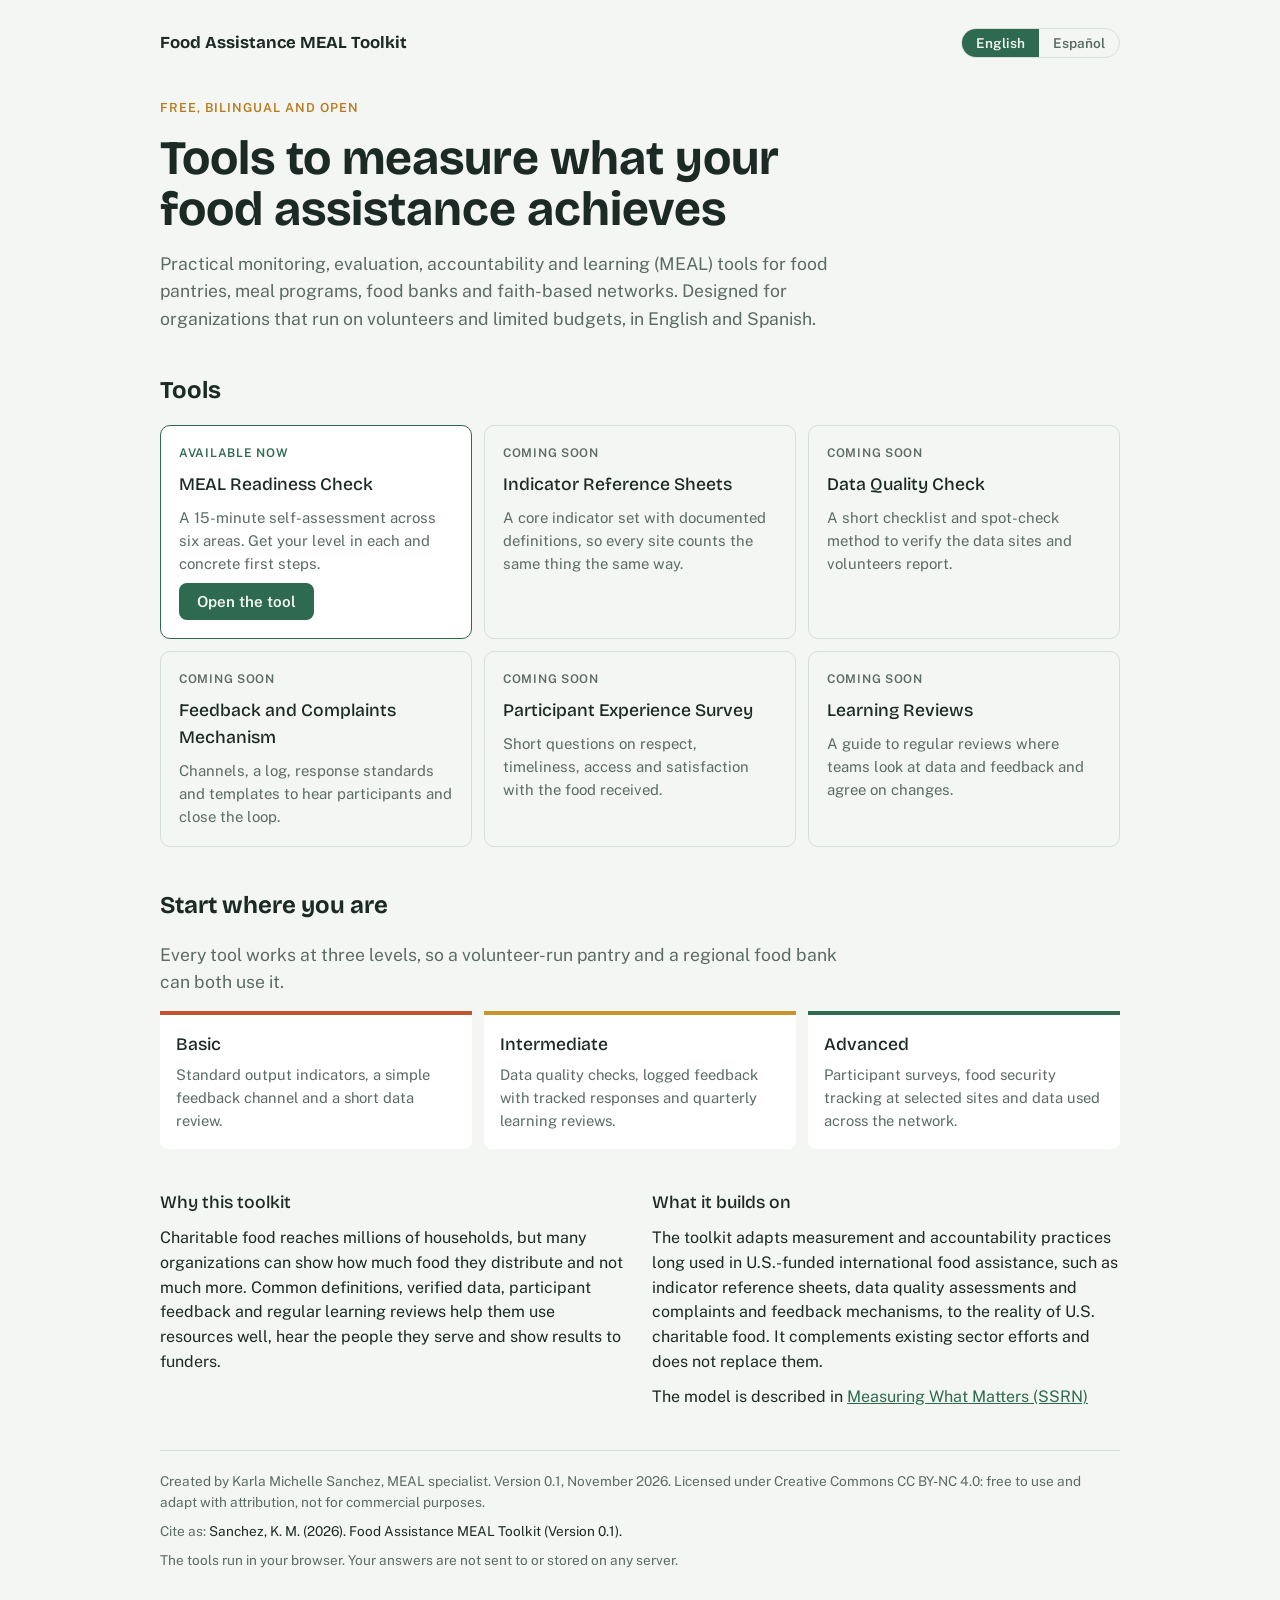
==== index.html @ c3e68215 "Food Assistance MEAL Toolkit v0.1: home page and MEAL Readiness Check Co-Authored-By: Claude Opus 5." ====
<!doctype html>
<html lang="en">
<head>
<meta charset="utf-8">
<meta name="viewport" content="width=device-width, initial-scale=1, viewport-fit=cover">
<title>Food Assistance MEAL Toolkit</title>
<meta name="description" content="Free, bilingual tools for monitoring, evaluation, accountability and learning (MEAL) in food pantries, meal programs, food banks and faith-based networks.">
<meta name="author" content="Karla Michelle Sanchez">
<meta name="claude:viewport-fit-sides" content="cover">
<link rel="preconnect" href="https://fonts.googleapis.com">
<link rel="stylesheet" href="https://fonts.googleapis.com/css2?family=Bricolage+Grotesque:opsz,wght@12..96,500;12..96,700&family=Public+Sans:wght@400;500;600&display=swap">
<style>
body{margin:0}[hidden]{display:none!important}img{max-width:100%}
/* Layout: a toolkit shelf. Intro, then the modules as a grid of tool cards, then how the tiers work, then authorship. */
:root{
  --bg:#f4f6f3; --surface:#ffffff; --fg:#1c2a26; --muted:#5b6b66; --line:#d7dfda;
  --accent:#2e6a4f; --accent-soft:#e3efe8; --grain:#b97b22;
  --t1:#c2552f; --t2:#c9952a; --t3:#2e6a4f;
  --display:"Bricolage Grotesque", "Segoe UI", system-ui, sans-serif;
  --body:"Public Sans", "Segoe UI", system-ui, sans-serif;
}
@media (prefers-color-scheme: dark){:root:not([data-theme="light"]){
  --bg:#121a18; --surface:#1a2522; --fg:#e6ece9; --muted:#9aaba5; --line:#2c3a36;
  --accent:#6cc09a; --accent-soft:#1f352c; --grain:#e0a94e;
  --t1:#e07a55; --t2:#e2b453; --t3:#6cc09a; color-scheme:dark }}
:root[data-theme="dark"]{
  --bg:#121a18; --surface:#1a2522; --fg:#e6ece9; --muted:#9aaba5; --line:#2c3a36;
  --accent:#6cc09a; --accent-soft:#1f352c; --grain:#e0a94e;
  --t1:#e07a55; --t2:#e2b453; --t3:#6cc09a; color-scheme:dark }
body{background:var(--bg);color:var(--fg);font-family:var(--body);font-size:16px;line-height:1.55}
.wrap{max-width:960px;margin:0 auto;padding-block:28px 48px;
  padding-left:max(16px, env(safe-area-inset-left, 0px));padding-right:max(16px, env(safe-area-inset-right, 0px));
  display:flex;flex-direction:column;gap:40px}
header{display:flex;justify-content:space-between;align-items:center;gap:12px;flex-wrap:wrap}
.brand{font-family:var(--display);font-weight:700;font-size:1.05rem}
.lang{display:flex;border:1px solid var(--line);border-radius:999px;overflow:hidden}
.lang button{border:0;background:transparent;color:var(--muted);padding:6px 14px;font:600 .85rem var(--body);cursor:pointer}
.lang button[aria-pressed="true"]{background:var(--accent);color:var(--bg)}
:focus-visible{outline:3px solid var(--grain);outline-offset:2px}
h1{font-family:var(--display);font-weight:700;font-size:clamp(2rem,5.5vw,3rem);line-height:1.05;margin:0;text-wrap:balance;max-width:20ch}
h2{font-family:var(--display);font-weight:700;font-size:1.5rem;margin:0;text-wrap:balance}
h3{font-family:var(--display);font-weight:500;font-size:1.1rem;margin:0}
p{margin:0}
.hero{display:flex;flex-direction:column;gap:16px}
.lede{font-size:1.1rem;color:var(--muted);max-width:62ch}
.eyebrow{font-size:.78rem;font-weight:600;letter-spacing:.08em;text-transform:uppercase;color:var(--grain)}
section{display:flex;flex-direction:column;gap:16px}
.grid{display:grid;grid-template-columns:repeat(auto-fill,minmax(270px,1fr));gap:12px}
.tool{display:flex;flex-direction:column;gap:8px;padding:18px;border:1px solid var(--line);border-radius:10px;background:var(--bg);min-width:0}
.tool.live{background:var(--surface);border-color:var(--accent)}
.tool .status{font-size:.75rem;font-weight:600;letter-spacing:.06em;text-transform:uppercase;color:var(--muted)}
.tool.live .status{color:var(--accent)}
.tool p{font-size:.93rem;color:var(--muted)}
.tool .ws{font-size:.8rem;color:var(--grain);font-weight:600}
.btn{align-self:flex-start;margin-top:auto;font:600 .95rem var(--body);padding:10px 18px;border-radius:8px;background:var(--accent);color:var(--bg);text-decoration:none}
.tiers{display:grid;grid-template-columns:repeat(3,minmax(0,1fr));gap:12px}
.tier{padding:16px;border-top:4px solid;background:var(--surface);border-radius:0 0 8px 8px;display:flex;flex-direction:column;gap:6px}
.tier p{font-size:.92rem;color:var(--muted)}
.cols{display:grid;grid-template-columns:repeat(2,minmax(0,1fr));gap:24px}
.cols p{max-width:62ch}
footer{font-size:.85rem;color:var(--muted);display:flex;flex-direction:column;gap:8px;border-top:1px solid var(--line);padding-top:20px}
footer a,.cols a{color:var(--accent)}
cite{font-style:normal;user-select:all;color:var(--fg)}
@media (max-width:640px){.tiers,.cols{grid-template-columns:1fr}}
</style>
</head>
<body>
<div class="wrap">
  <header>
    <span class="brand">Food Assistance MEAL Toolkit</span>
    <div class="lang" role="group" aria-label="Language">
      <button id="lang-en" type="button">English</button>
      <button id="lang-es" type="button">Español</button>
    </div>
  </header>

  <div class="hero">
    <p class="eyebrow" data-t="kicker"></p>
    <h1 data-t="title"></h1>
    <p class="lede" data-t="lede"></p>
  </div>

  <section>
    <h2 data-t="toolsH"></h2>
    <div class="grid" id="tools"></div>
  </section>

  <section>
    <h2 data-t="tiersH"></h2>
    <p class="lede" data-t="tiersP"></p>
    <div class="tiers" id="tiers"></div>
  </section>

  <section class="cols">
    <div style="display:flex;flex-direction:column;gap:10px">
      <h3 data-t="whyH"></h3>
      <p data-t="whyP"></p>
    </div>
    <div style="display:flex;flex-direction:column;gap:10px">
      <h3 data-t="buildH"></h3>
      <p data-t="buildP"></p>
      <p><span data-t="paper"></span> <a href="https://papers.ssrn.com/sol3/papers.cfm?abstract_id=7667399" target="_blank" rel="noopener">Measuring What Matters (SSRN)</a></p>
    </div>
  </section>

  <footer>
    <p data-t="credit"></p>
    <p><span data-t="citeas"></span> <cite>Sanchez, K. M. (2026). Food Assistance MEAL Toolkit (Version 0.1).</cite></p>
    <p data-t="privacy"></p>
  </footer>
</div>

<script>
const T={
 en:{kicker:"Free, bilingual and open",
  title:"Tools to measure what your food assistance achieves",
  lede:"Practical monitoring, evaluation, accountability and learning (MEAL) tools for food pantries, meal programs, food banks and faith-based networks. Designed for organizations that run on volunteers and limited budgets, in English and Spanish.",
  toolsH:"Tools",live:"Available now",soon:"Coming soon",open:"Open the tool",
  tiersH:"Start where you are",
  tiersP:"Every tool works at three levels, so a volunteer-run pantry and a regional food bank can both use it.",
  whyH:"Why this toolkit",
  whyP:"Charitable food reaches millions of households, but many organizations can show how much food they distribute and not much more. Common definitions, verified data, participant feedback and regular learning reviews help them use resources well, hear the people they serve and show results to funders.",
  buildH:"What it builds on",
  buildP:"The toolkit adapts measurement and accountability practices long used in U.S.-funded international food assistance, such as indicator reference sheets, data quality assessments and complaints and feedback mechanisms, to the reality of U.S. charitable food. It complements existing sector efforts and does not replace them.",
  paper:"The model is described in",
  credit:"Created by Karla Michelle Sanchez, MEAL specialist. Version 0.1, November 2026. Licensed under Creative Commons CC BY-NC 4.0: free to use and adapt with attribution, not for commercial purposes.",
  citeas:"Cite as:",
  privacy:"The tools run in your browser. Your answers are not sent to or stored on any server."},
 es:{kicker:"Gratis, bilingüe y abierto",
  title:"Herramientas para medir lo que logra su asistencia alimentaria",
  lede:"Herramientas prácticas de monitoreo, evaluación, rendición de cuentas y aprendizaje (MEAL) para despensas, comedores, bancos de alimentos y redes de fe. Diseñadas para organizaciones que funcionan con voluntarios y presupuestos limitados, en inglés y español.",
  toolsH:"Herramientas",live:"Disponible",soon:"Próximamente",open:"Abrir la herramienta",
  tiersH:"Empiece donde está",
  tiersP:"Cada herramienta funciona en tres niveles, para que tanto una despensa de voluntarios como un banco de alimentos regional puedan usarla.",
  whyH:"Por qué este toolkit",
  whyP:"La asistencia alimentaria caritativa llega a millones de hogares, pero muchas organizaciones solo pueden mostrar cuánta comida distribuyen. Definiciones comunes, datos verificados, retroalimentación de los participantes y revisiones periódicas les ayudan a usar bien los recursos, escuchar a las personas que atienden y mostrar resultados a sus donantes.",
  buildH:"En qué se basa",
  buildP:"El toolkit adapta prácticas de medición y rendición de cuentas usadas por años en la asistencia alimentaria internacional financiada por EE.UU., como las fichas de indicadores, las evaluaciones de calidad de datos y los mecanismos de quejas y retroalimentación, a la realidad de la asistencia alimentaria caritativa en EE.UU. Complementa los esfuerzos existentes del sector y no los reemplaza.",
  paper:"El modelo se describe en",
  credit:"Creado por Karla Michelle Sanchez, especialista MEAL. Versión 0.1, noviembre 2026. Licencia Creative Commons CC BY-NC 4.0: puede usarse y adaptarse citando a la autora, sin fines comerciales.",
  citeas:"Cítese como:",
  privacy:"Las herramientas funcionan en su navegador. Sus respuestas no se envían ni se guardan en ningún servidor."}
};
const TOOLS=[
 {live:true,href:"self-assessment.html",en:["MEAL Readiness Check","A 15-minute self-assessment across six areas. Get your level in each and concrete first steps."],es:["Diagnóstico de Capacidad MEAL","Autoevaluación de 15 minutos en seis áreas. Obtenga su nivel en cada una y primeros pasos concretos."]},
 {en:["Indicator Reference Sheets","A core indicator set with documented definitions, so every site counts the same thing the same way."],es:["Fichas de Indicadores","Un conjunto básico de indicadores con definiciones documentadas, para que todos los sitios cuenten lo mismo de la misma forma."]},
 {en:["Data Quality Check","A short checklist and spot-check method to verify the data sites and volunteers report."],es:["Verificación de Calidad de Datos","Una lista corta y un método de verificación por muestreo de los datos que reportan sitios y voluntarios."]},
 {en:["Feedback and Complaints Mechanism","Channels, a log, response standards and templates to hear participants and close the loop."],es:["Mecanismo de Quejas y Retroalimentación","Canales, registro, tiempos de respuesta y plantillas para escuchar a los participantes y cerrar el ciclo."]},
 {en:["Participant Experience Survey","Short questions on respect, timeliness, access and satisfaction with the food received."],es:["Encuesta de Experiencia de Participantes","Preguntas cortas sobre trato digno, puntualidad, acceso y satisfacción con los alimentos recibidos."]},
 {en:["Learning Reviews","A guide to regular reviews where teams look at data and feedback and agree on changes."],es:["Revisiones de Aprendizaje","Una guía para revisiones periódicas donde los equipos analizan datos y opiniones y acuerdan cambios."]}
];
const TIERS={en:[["Basic","Standard output indicators, a simple feedback channel and a short data review."],["Intermediate","Data quality checks, logged feedback with tracked responses and quarterly learning reviews."],["Advanced","Participant surveys, food security tracking at selected sites and data used across the network."]],
 es:[["Básico","Indicadores de producto estándar, un canal sencillo de opinión y una revisión corta de datos."],["Intermedio","Verificación de calidad de datos, opiniones registradas con seguimiento y revisiones trimestrales."],["Avanzado","Encuestas a participantes, seguimiento de seguridad alimentaria en sitios seleccionados y datos usados en toda la red."]]};
const COLORS=["var(--t1)","var(--t2)","var(--t3)"];
let lang="en";
try{const l=localStorage.getItem("fam-lang");if(l==="en"||l==="es")lang=l;}catch(e){}
const esc=s=>String(s).replace(/[&<>"]/g,c=>({"&":"&amp;","<":"&lt;",">":"&gt;",'"':"&quot;"}[c]));
function render(){
  document.documentElement.lang=lang;
  document.querySelectorAll("[data-t]").forEach(el=>el.textContent=T[lang][el.dataset.t]);
  document.getElementById("lang-en").setAttribute("aria-pressed",lang==="en");
  document.getElementById("lang-es").setAttribute("aria-pressed",lang==="es");
  document.getElementById("tools").innerHTML=TOOLS.map((t,i)=>`<article class="tool ${t.live?"live":""}">
    <span class="status">${t.live?T[lang].live:T[lang].soon}</span>
    <h3>${esc(t[lang][0])}</h3><p>${esc(t[lang][1])}</p>
    ${t.live?`<a class="btn" href="${t.href}">${T[lang].open}</a>`:""}</article>`).join("");
  document.getElementById("tiers").innerHTML=TIERS[lang].map((t,i)=>`<div class="tier" style="border-top-color:${COLORS[i]}"><h3>${t[0]}</h3><p>${t[1]}</p></div>`).join("");
}
function setLang(l){lang=l;try{localStorage.setItem("fam-lang",l);}catch(e){}render();}
document.getElementById("lang-en").onclick=()=>setLang("en");
document.getElementById("lang-es").onclick=()=>setLang("es");
render();
</script>
</body>
</html>
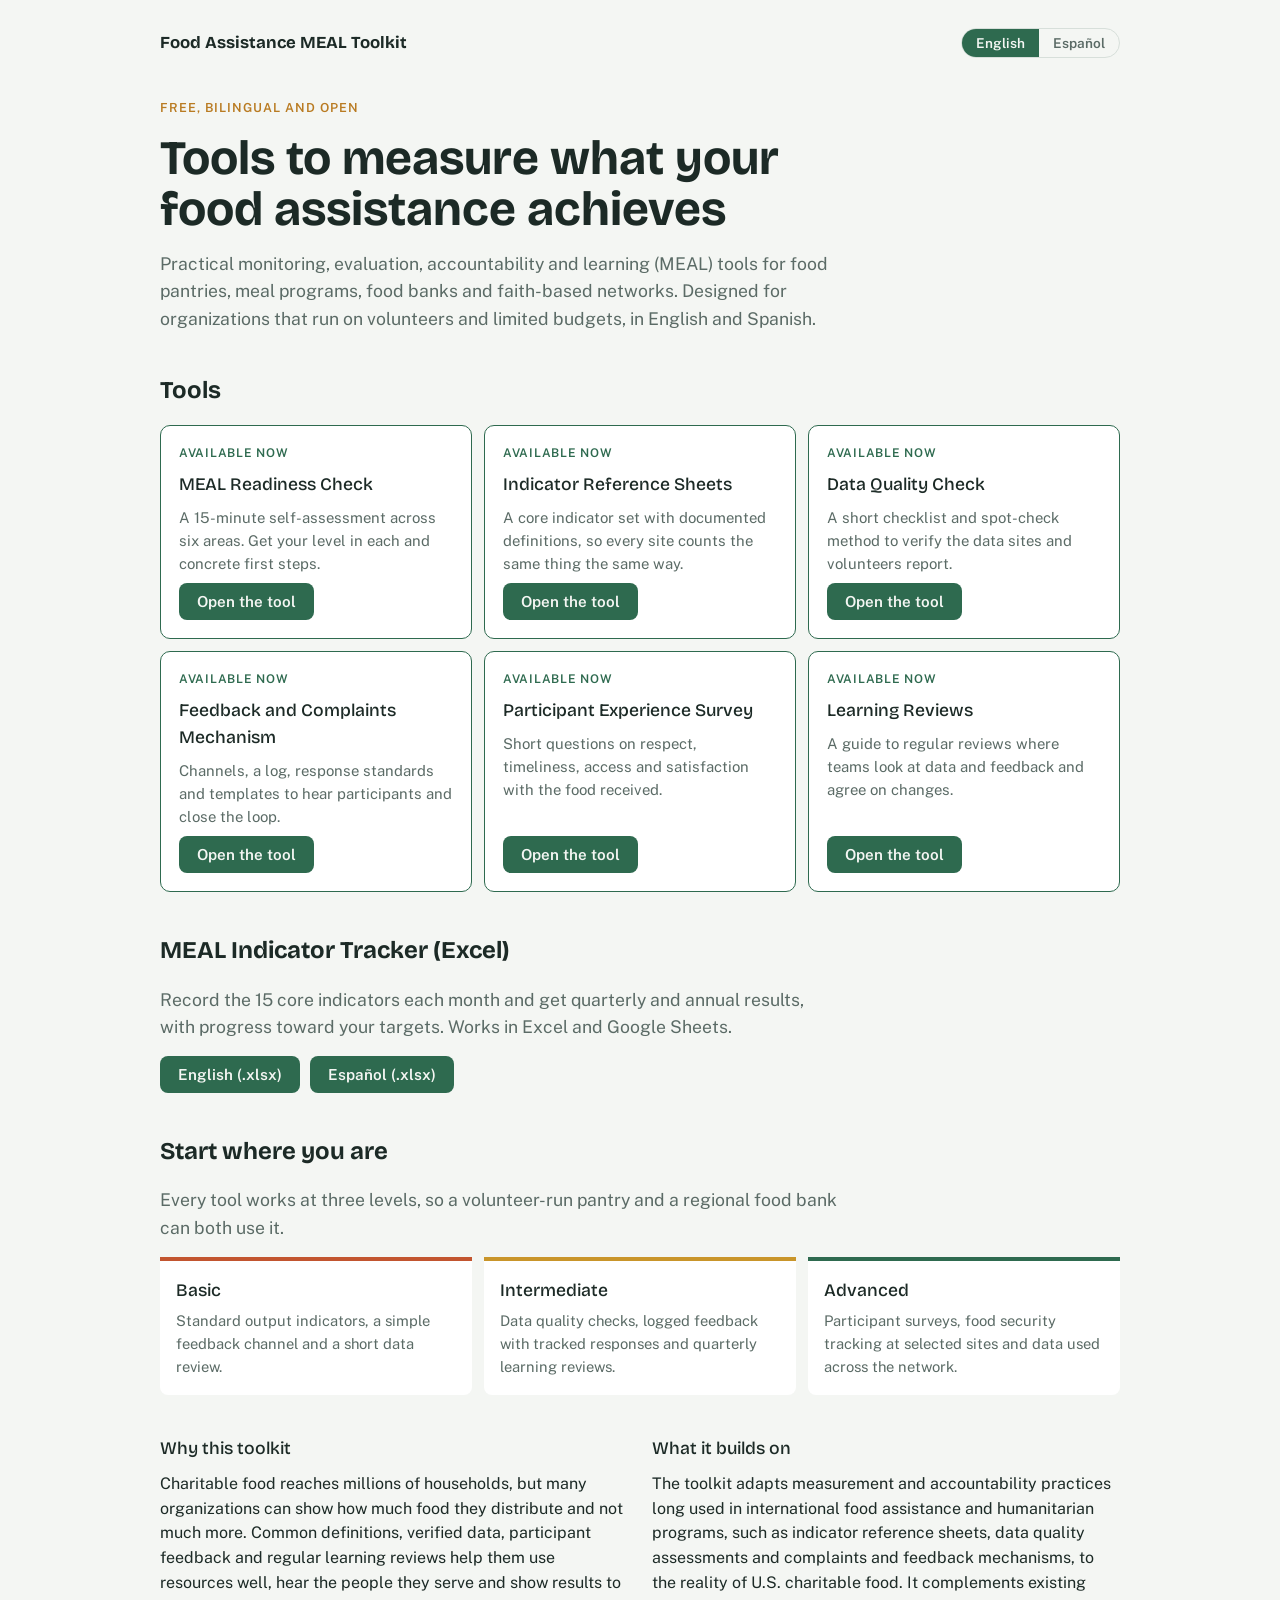
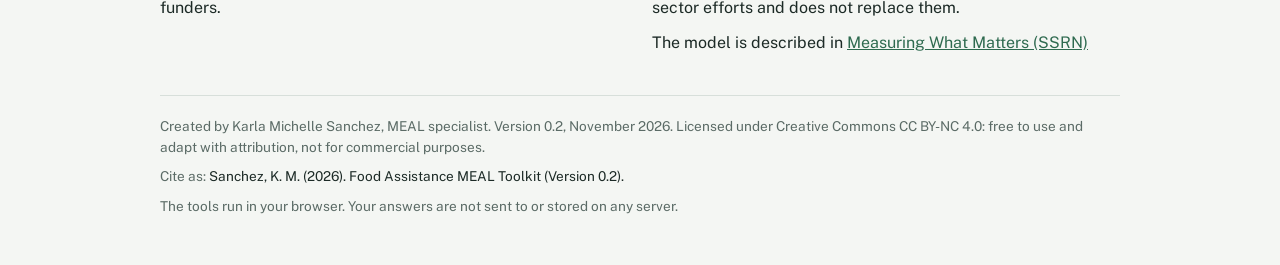
==== commit fdb6f041: "Food Assistance MEAL Toolkit v0.2: five new tools and Excel tracker - Indicator Reference Sheets (15" ====
--- a/index.html
+++ b/index.html
@@ -86,6 +86,15 @@
   </section>
 
   <section>
+    <h2 data-t="dlH"></h2>
+    <p class="lede" data-t="dlP"></p>
+    <div style="display:flex;gap:10px;flex-wrap:wrap">
+      <a class="btn" href="tools/MEAL-Indicator-Tracker-EN.xlsx" style="margin-top:0">English (.xlsx)</a>
+      <a class="btn" href="tools/MEAL-Indicator-Tracker-ES.xlsx" style="margin-top:0">Español (.xlsx)</a>
+    </div>
+  </section>
+
+  <section>
     <h2 data-t="tiersH"></h2>
     <p class="lede" data-t="tiersP"></p>
     <div class="tiers" id="tiers"></div>
@@ -105,7 +114,7 @@
 
   <footer>
     <p data-t="credit"></p>
-    <p><span data-t="citeas"></span> <cite>Sanchez, K. M. (2026). Food Assistance MEAL Toolkit (Version 0.1).</cite></p>
+    <p><span data-t="citeas"></span> <cite>Sanchez, K. M. (2026). Food Assistance MEAL Toolkit (Version 0.2).</cite></p>
     <p data-t="privacy"></p>
   </footer>
 </div>
@@ -115,39 +124,41 @@
  en:{kicker:"Free, bilingual and open",
   title:"Tools to measure what your food assistance achieves",
   lede:"Practical monitoring, evaluation, accountability and learning (MEAL) tools for food pantries, meal programs, food banks and faith-based networks. Designed for organizations that run on volunteers and limited budgets, in English and Spanish.",
+  dlH:"MEAL Indicator Tracker (Excel)",dlP:"Record the 15 core indicators each month and get quarterly and annual results, with progress toward your targets. Works in Excel and Google Sheets.",
   toolsH:"Tools",live:"Available now",soon:"Coming soon",open:"Open the tool",
   tiersH:"Start where you are",
   tiersP:"Every tool works at three levels, so a volunteer-run pantry and a regional food bank can both use it.",
   whyH:"Why this toolkit",
   whyP:"Charitable food reaches millions of households, but many organizations can show how much food they distribute and not much more. Common definitions, verified data, participant feedback and regular learning reviews help them use resources well, hear the people they serve and show results to funders.",
   buildH:"What it builds on",
-  buildP:"The toolkit adapts measurement and accountability practices long used in U.S.-funded international food assistance, such as indicator reference sheets, data quality assessments and complaints and feedback mechanisms, to the reality of U.S. charitable food. It complements existing sector efforts and does not replace them.",
+  buildP:"The toolkit adapts measurement and accountability practices long used in international food assistance and humanitarian programs, such as indicator reference sheets, data quality assessments and complaints and feedback mechanisms, to the reality of U.S. charitable food. It complements existing sector efforts and does not replace them.",
   paper:"The model is described in",
-  credit:"Created by Karla Michelle Sanchez, MEAL specialist. Version 0.1, November 2026. Licensed under Creative Commons CC BY-NC 4.0: free to use and adapt with attribution, not for commercial purposes.",
+  credit:"Created by Karla Michelle Sanchez, MEAL specialist. Version 0.2, November 2026. Licensed under Creative Commons CC BY-NC 4.0: free to use and adapt with attribution, not for commercial purposes.",
   citeas:"Cite as:",
   privacy:"The tools run in your browser. Your answers are not sent to or stored on any server."},
  es:{kicker:"Gratis, bilingüe y abierto",
   title:"Herramientas para medir lo que logra su asistencia alimentaria",
   lede:"Herramientas prácticas de monitoreo, evaluación, rendición de cuentas y aprendizaje (MEAL) para despensas, comedores, bancos de alimentos y redes de fe. Diseñadas para organizaciones que funcionan con voluntarios y presupuestos limitados, en inglés y español.",
+  dlH:"Registro de Indicadores MEAL (Excel)",dlP:"Registre los 15 indicadores básicos cada mes y obtenga resultados trimestrales y anuales, con el avance hacia sus metas. Funciona en Excel y Google Sheets.",
   toolsH:"Herramientas",live:"Disponible",soon:"Próximamente",open:"Abrir la herramienta",
   tiersH:"Empiece donde está",
   tiersP:"Cada herramienta funciona en tres niveles, para que tanto una despensa de voluntarios como un banco de alimentos regional puedan usarla.",
   whyH:"Por qué este toolkit",
   whyP:"La asistencia alimentaria caritativa llega a millones de hogares, pero muchas organizaciones solo pueden mostrar cuánta comida distribuyen. Definiciones comunes, datos verificados, retroalimentación de los participantes y revisiones periódicas les ayudan a usar bien los recursos, escuchar a las personas que atienden y mostrar resultados a sus donantes.",
   buildH:"En qué se basa",
-  buildP:"El toolkit adapta prácticas de medición y rendición de cuentas usadas por años en la asistencia alimentaria internacional financiada por EE.UU., como las fichas de indicadores, las evaluaciones de calidad de datos y los mecanismos de quejas y retroalimentación, a la realidad de la asistencia alimentaria caritativa en EE.UU. Complementa los esfuerzos existentes del sector y no los reemplaza.",
+  buildP:"El toolkit adapta prácticas de medición y rendición de cuentas usadas por años en la asistencia alimentaria internacional y los programas humanitarios, como las fichas de indicadores, las evaluaciones de calidad de datos y los mecanismos de quejas y retroalimentación, a la realidad de la asistencia alimentaria caritativa en EE.UU. Complementa los esfuerzos existentes del sector y no los reemplaza.",
   paper:"El modelo se describe en",
-  credit:"Creado por Karla Michelle Sanchez, especialista MEAL. Versión 0.1, noviembre 2026. Licencia Creative Commons CC BY-NC 4.0: puede usarse y adaptarse citando a la autora, sin fines comerciales.",
+  credit:"Creado por Karla Michelle Sanchez, especialista MEAL. Versión 0.2, noviembre 2026. Licencia Creative Commons CC BY-NC 4.0: puede usarse y adaptarse citando a la autora, sin fines comerciales.",
   citeas:"Cítese como:",
   privacy:"Las herramientas funcionan en su navegador. Sus respuestas no se envían ni se guardan en ningún servidor."}
 };
 const TOOLS=[
  {live:true,href:"self-assessment.html",en:["MEAL Readiness Check","A 15-minute self-assessment across six areas. Get your level in each and concrete first steps."],es:["Diagnóstico de Capacidad MEAL","Autoevaluación de 15 minutos en seis áreas. Obtenga su nivel en cada una y primeros pasos concretos."]},
- {en:["Indicator Reference Sheets","A core indicator set with documented definitions, so every site counts the same thing the same way."],es:["Fichas de Indicadores","Un conjunto básico de indicadores con definiciones documentadas, para que todos los sitios cuenten lo mismo de la misma forma."]},
- {en:["Data Quality Check","A short checklist and spot-check method to verify the data sites and volunteers report."],es:["Verificación de Calidad de Datos","Una lista corta y un método de verificación por muestreo de los datos que reportan sitios y voluntarios."]},
- {en:["Feedback and Complaints Mechanism","Channels, a log, response standards and templates to hear participants and close the loop."],es:["Mecanismo de Quejas y Retroalimentación","Canales, registro, tiempos de respuesta y plantillas para escuchar a los participantes y cerrar el ciclo."]},
- {en:["Participant Experience Survey","Short questions on respect, timeliness, access and satisfaction with the food received."],es:["Encuesta de Experiencia de Participantes","Preguntas cortas sobre trato digno, puntualidad, acceso y satisfacción con los alimentos recibidos."]},
- {en:["Learning Reviews","A guide to regular reviews where teams look at data and feedback and agree on changes."],es:["Revisiones de Aprendizaje","Una guía para revisiones periódicas donde los equipos analizan datos y opiniones y acuerdan cambios."]}
+ {live:true,href:"indicators.html",en:["Indicator Reference Sheets","A core indicator set with documented definitions, so every site counts the same thing the same way."],es:["Fichas de Indicadores","Un conjunto básico de indicadores con definiciones documentadas, para que todos los sitios cuenten lo mismo de la misma forma."]},
+ {live:true,href:"data-quality.html",en:["Data Quality Check","A short checklist and spot-check method to verify the data sites and volunteers report."],es:["Verificación de Calidad de Datos","Una lista corta y un método de verificación por muestreo de los datos que reportan sitios y voluntarios."]},
+ {live:true,href:"feedback.html",en:["Feedback and Complaints Mechanism","Channels, a log, response standards and templates to hear participants and close the loop."],es:["Mecanismo de Quejas y Retroalimentación","Canales, registro, tiempos de respuesta y plantillas para escuchar a los participantes y cerrar el ciclo."]},
+ {live:true,href:"survey.html",en:["Participant Experience Survey","Short questions on respect, timeliness, access and satisfaction with the food received."],es:["Encuesta de Experiencia de Participantes","Preguntas cortas sobre trato digno, puntualidad, acceso y satisfacción con los alimentos recibidos."]},
+ {live:true,href:"learning-reviews.html",en:["Learning Reviews","A guide to regular reviews where teams look at data and feedback and agree on changes."],es:["Revisiones de Aprendizaje","Una guía para revisiones periódicas donde los equipos analizan datos y opiniones y acuerdan cambios."]}
 ];
 const TIERS={en:[["Basic","Standard output indicators, a simple feedback channel and a short data review."],["Intermediate","Data quality checks, logged feedback with tracked responses and quarterly learning reviews."],["Advanced","Participant surveys, food security tracking at selected sites and data used across the network."]],
  es:[["Básico","Indicadores de producto estándar, un canal sencillo de opinión y una revisión corta de datos."],["Intermedio","Verificación de calidad de datos, opiniones registradas con seguimiento y revisiones trimestrales."],["Avanzado","Encuestas a participantes, seguimiento de seguridad alimentaria en sitios seleccionados y datos usados en toda la red."]]};
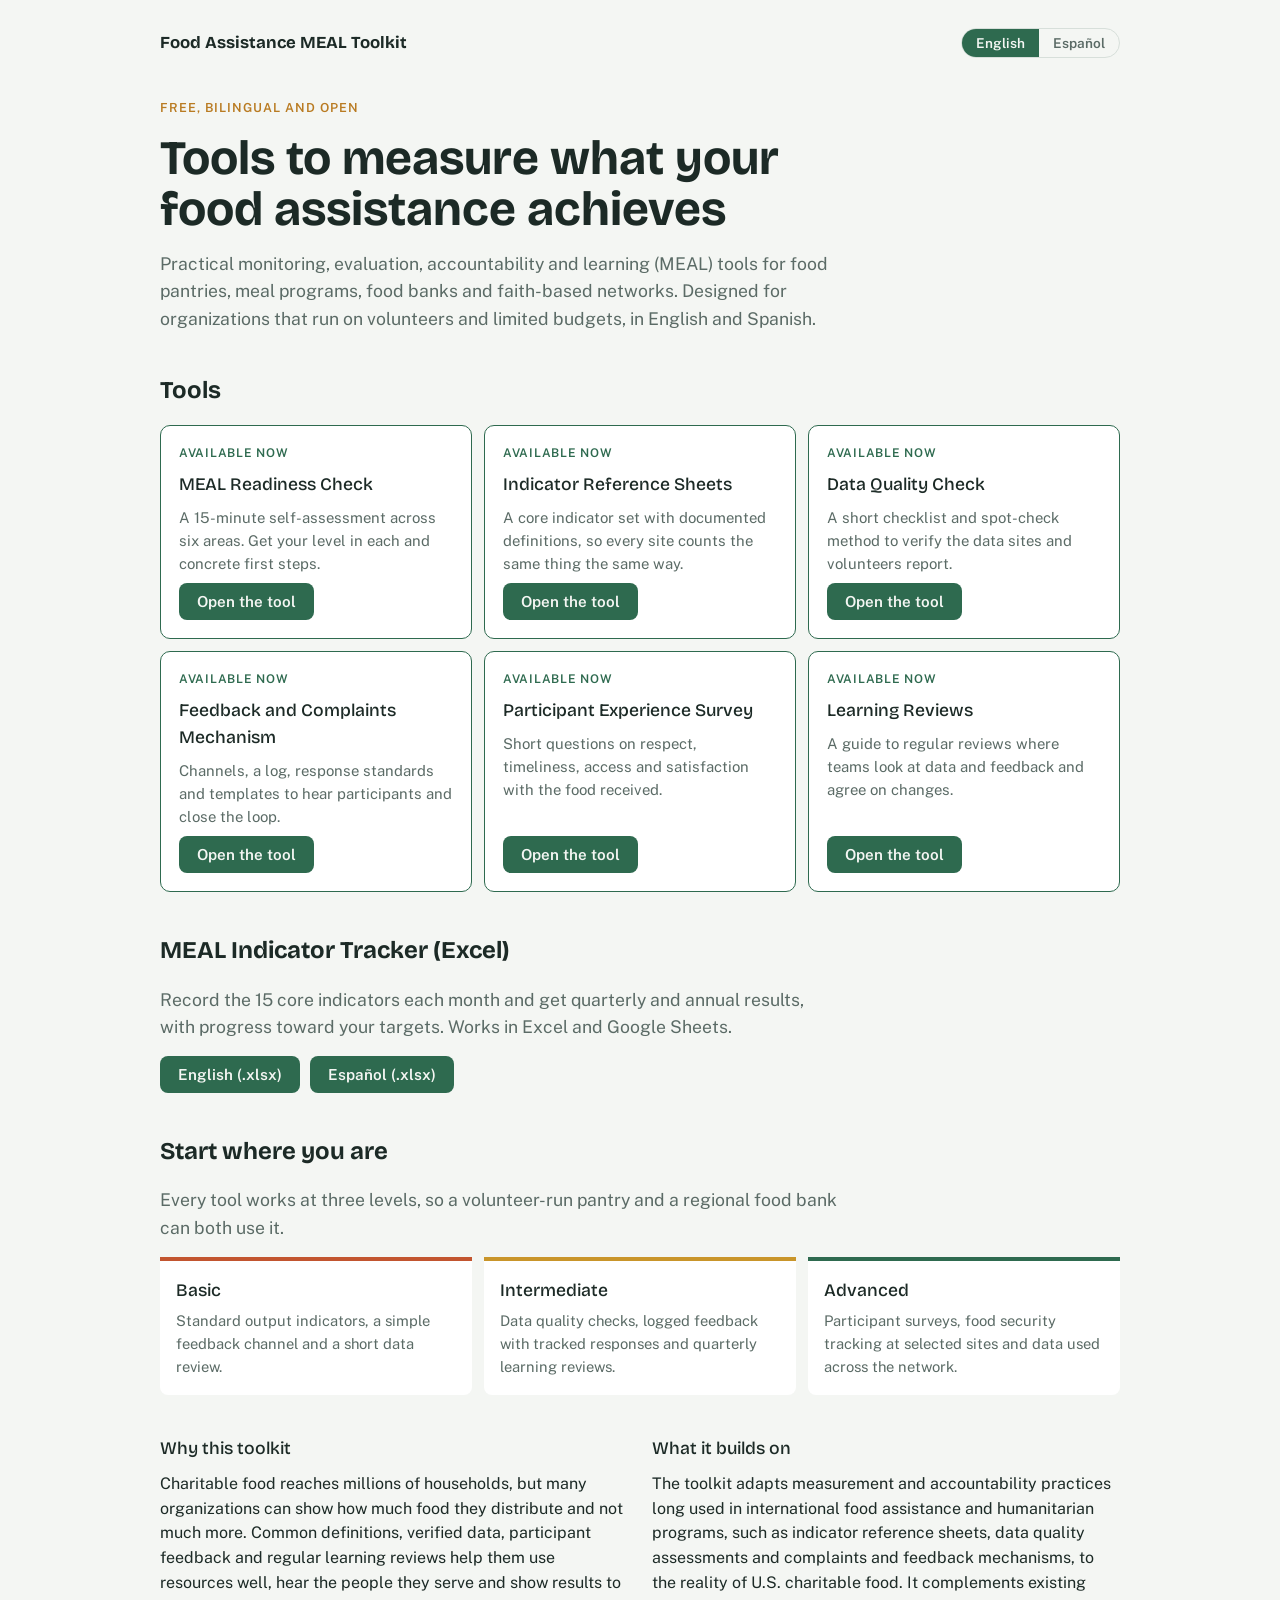
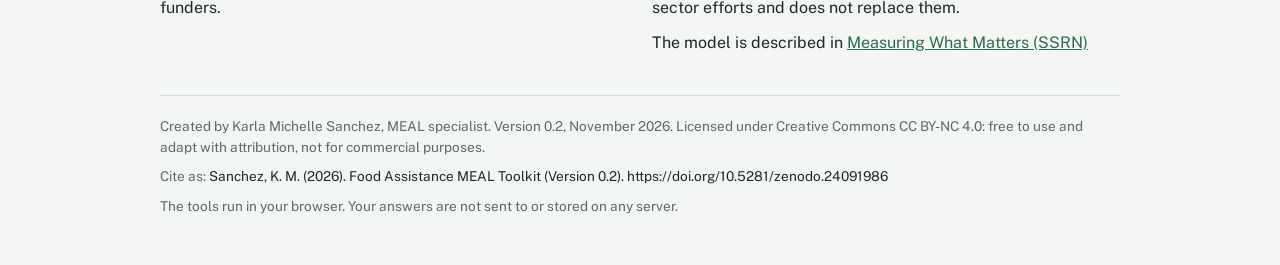
==== commit e714d971: "Add Zenodo concept DOI to pages, README, citation file and Excel trackers Co-Authored-By: Claude Opu" ====
--- a/index.html
+++ b/index.html
@@ -114,7 +114,7 @@
 
   <footer>
     <p data-t="credit"></p>
-    <p><span data-t="citeas"></span> <cite>Sanchez, K. M. (2026). Food Assistance MEAL Toolkit (Version 0.2).</cite></p>
+    <p><span data-t="citeas"></span> <cite>Sanchez, K. M. (2026). Food Assistance MEAL Toolkit (Version 0.2). https://doi.org/10.5281/zenodo.24091986</cite></p>
     <p data-t="privacy"></p>
   </footer>
 </div>
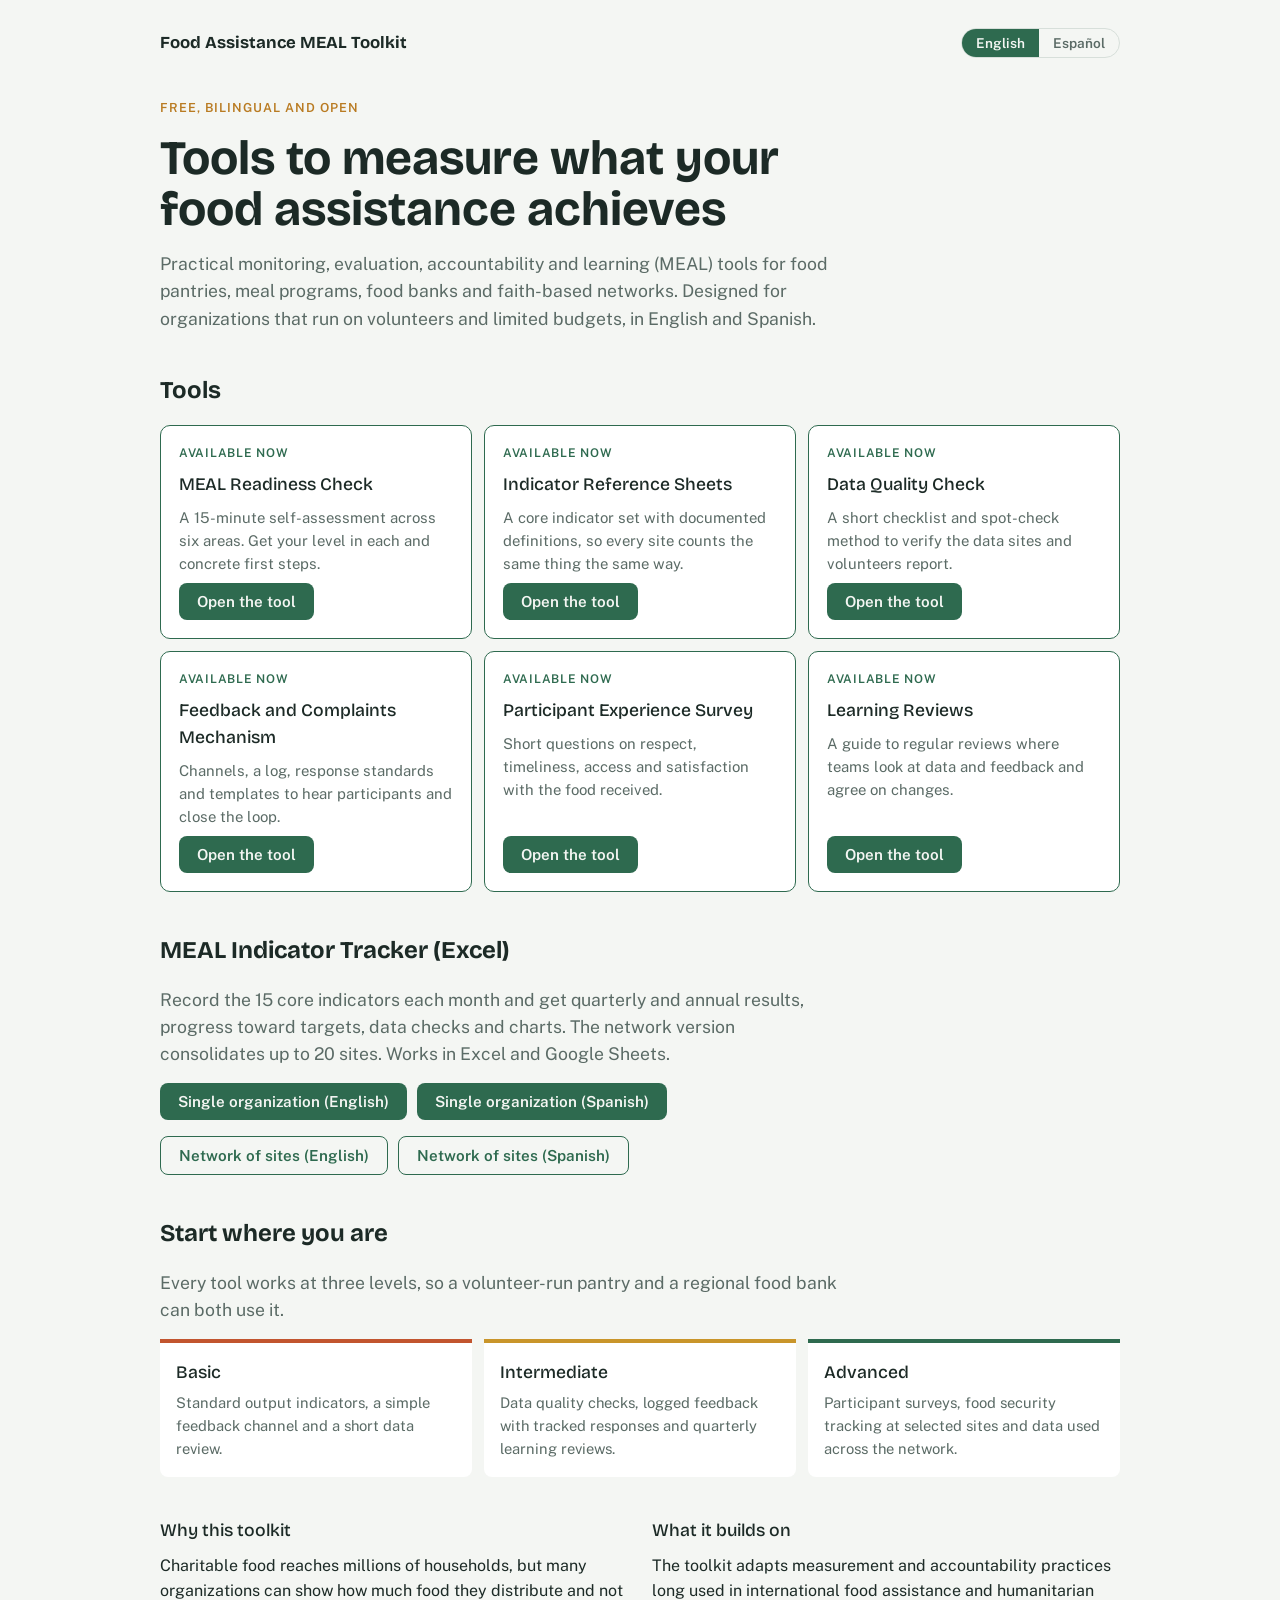
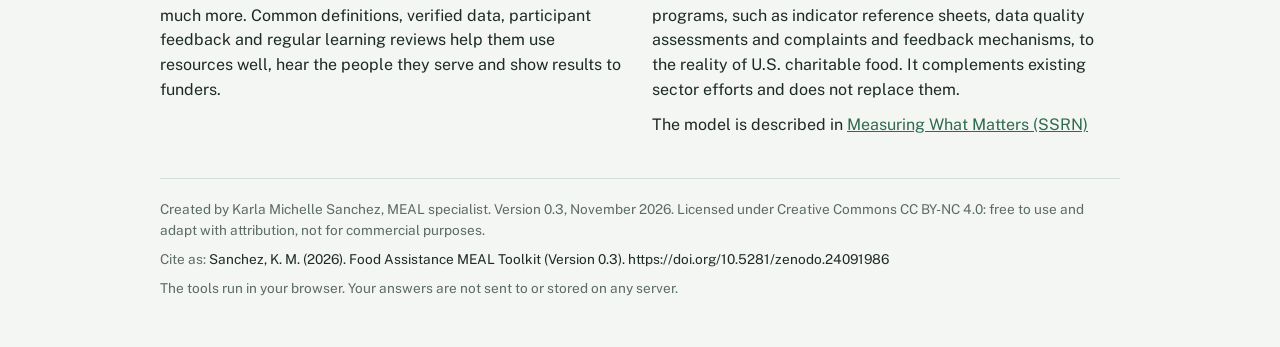
==== commit 94797f87: "Food Assistance MEAL Toolkit v0.3: network tracker, charts, data checks - Single-organization tracke" ====
--- a/index.html
+++ b/index.html
@@ -89,8 +89,12 @@
     <h2 data-t="dlH"></h2>
     <p class="lede" data-t="dlP"></p>
     <div style="display:flex;gap:10px;flex-wrap:wrap">
-      <a class="btn" href="tools/MEAL-Indicator-Tracker-EN.xlsx" style="margin-top:0">English (.xlsx)</a>
-      <a class="btn" href="tools/MEAL-Indicator-Tracker-ES.xlsx" style="margin-top:0">Español (.xlsx)</a>
+      <a class="btn" href="tools/MEAL-Indicator-Tracker-EN.xlsx" style="margin-top:0" data-t="dlSingleEn"></a>
+      <a class="btn" href="tools/MEAL-Indicator-Tracker-ES.xlsx" style="margin-top:0" data-t="dlSingleEs"></a>
+    </div>
+    <div style="display:flex;gap:10px;flex-wrap:wrap">
+      <a class="btn" href="tools/MEAL-Indicator-Tracker-Network-EN.xlsx" style="margin-top:0;background:transparent;color:var(--accent);border:1px solid var(--accent)" data-t="dlNetEn"></a>
+      <a class="btn" href="tools/MEAL-Indicator-Tracker-Network-ES.xlsx" style="margin-top:0;background:transparent;color:var(--accent);border:1px solid var(--accent)" data-t="dlNetEs"></a>
     </div>
   </section>
 
@@ -114,7 +118,7 @@
 
   <footer>
     <p data-t="credit"></p>
-    <p><span data-t="citeas"></span> <cite>Sanchez, K. M. (2026). Food Assistance MEAL Toolkit (Version 0.2). https://doi.org/10.5281/zenodo.24091986</cite></p>
+    <p><span data-t="citeas"></span> <cite>Sanchez, K. M. (2026). Food Assistance MEAL Toolkit (Version 0.3). https://doi.org/10.5281/zenodo.24091986</cite></p>
     <p data-t="privacy"></p>
   </footer>
 </div>
@@ -124,7 +128,7 @@
  en:{kicker:"Free, bilingual and open",
   title:"Tools to measure what your food assistance achieves",
   lede:"Practical monitoring, evaluation, accountability and learning (MEAL) tools for food pantries, meal programs, food banks and faith-based networks. Designed for organizations that run on volunteers and limited budgets, in English and Spanish.",
-  dlH:"MEAL Indicator Tracker (Excel)",dlP:"Record the 15 core indicators each month and get quarterly and annual results, with progress toward your targets. Works in Excel and Google Sheets.",
+  dlH:"MEAL Indicator Tracker (Excel)",dlP:"Record the 15 core indicators each month and get quarterly and annual results, progress toward targets, data checks and charts. The network version consolidates up to 20 sites. Works in Excel and Google Sheets.",dlSingleEn:"Single organization (English)",dlSingleEs:"Single organization (Spanish)",dlNetEn:"Network of sites (English)",dlNetEs:"Network of sites (Spanish)",
   toolsH:"Tools",live:"Available now",soon:"Coming soon",open:"Open the tool",
   tiersH:"Start where you are",
   tiersP:"Every tool works at three levels, so a volunteer-run pantry and a regional food bank can both use it.",
@@ -133,13 +137,13 @@
   buildH:"What it builds on",
   buildP:"The toolkit adapts measurement and accountability practices long used in international food assistance and humanitarian programs, such as indicator reference sheets, data quality assessments and complaints and feedback mechanisms, to the reality of U.S. charitable food. It complements existing sector efforts and does not replace them.",
   paper:"The model is described in",
-  credit:"Created by Karla Michelle Sanchez, MEAL specialist. Version 0.2, November 2026. Licensed under Creative Commons CC BY-NC 4.0: free to use and adapt with attribution, not for commercial purposes.",
+  credit:"Created by Karla Michelle Sanchez, MEAL specialist. Version 0.3, November 2026. Licensed under Creative Commons CC BY-NC 4.0: free to use and adapt with attribution, not for commercial purposes.",
   citeas:"Cite as:",
   privacy:"The tools run in your browser. Your answers are not sent to or stored on any server."},
  es:{kicker:"Gratis, bilingüe y abierto",
   title:"Herramientas para medir lo que logra su asistencia alimentaria",
   lede:"Herramientas prácticas de monitoreo, evaluación, rendición de cuentas y aprendizaje (MEAL) para despensas, comedores, bancos de alimentos y redes de fe. Diseñadas para organizaciones que funcionan con voluntarios y presupuestos limitados, en inglés y español.",
-  dlH:"Registro de Indicadores MEAL (Excel)",dlP:"Registre los 15 indicadores básicos cada mes y obtenga resultados trimestrales y anuales, con el avance hacia sus metas. Funciona en Excel y Google Sheets.",
+  dlH:"Registro de Indicadores MEAL (Excel)",dlP:"Registre los 15 indicadores básicos cada mes y obtenga resultados trimestrales y anuales, avance hacia las metas, verificaciones de datos y gráficos. La versión de red consolida hasta 20 sitios. Funciona en Excel y Google Sheets.",dlSingleEn:"Una organización (inglés)",dlSingleEs:"Una organización (español)",dlNetEn:"Red de sitios (inglés)",dlNetEs:"Red de sitios (español)",
   toolsH:"Herramientas",live:"Disponible",soon:"Próximamente",open:"Abrir la herramienta",
   tiersH:"Empiece donde está",
   tiersP:"Cada herramienta funciona en tres niveles, para que tanto una despensa de voluntarios como un banco de alimentos regional puedan usarla.",
@@ -148,7 +152,7 @@
   buildH:"En qué se basa",
   buildP:"El toolkit adapta prácticas de medición y rendición de cuentas usadas por años en la asistencia alimentaria internacional y los programas humanitarios, como las fichas de indicadores, las evaluaciones de calidad de datos y los mecanismos de quejas y retroalimentación, a la realidad de la asistencia alimentaria caritativa en EE.UU. Complementa los esfuerzos existentes del sector y no los reemplaza.",
   paper:"El modelo se describe en",
-  credit:"Creado por Karla Michelle Sanchez, especialista MEAL. Versión 0.2, noviembre 2026. Licencia Creative Commons CC BY-NC 4.0: puede usarse y adaptarse citando a la autora, sin fines comerciales.",
+  credit:"Creado por Karla Michelle Sanchez, especialista MEAL. Versión 0.3, noviembre 2026. Licencia Creative Commons CC BY-NC 4.0: puede usarse y adaptarse citando a la autora, sin fines comerciales.",
   citeas:"Cítese como:",
   privacy:"Las herramientas funcionan en su navegador. Sus respuestas no se envían ni se guardan en ningún servidor."}
 };
